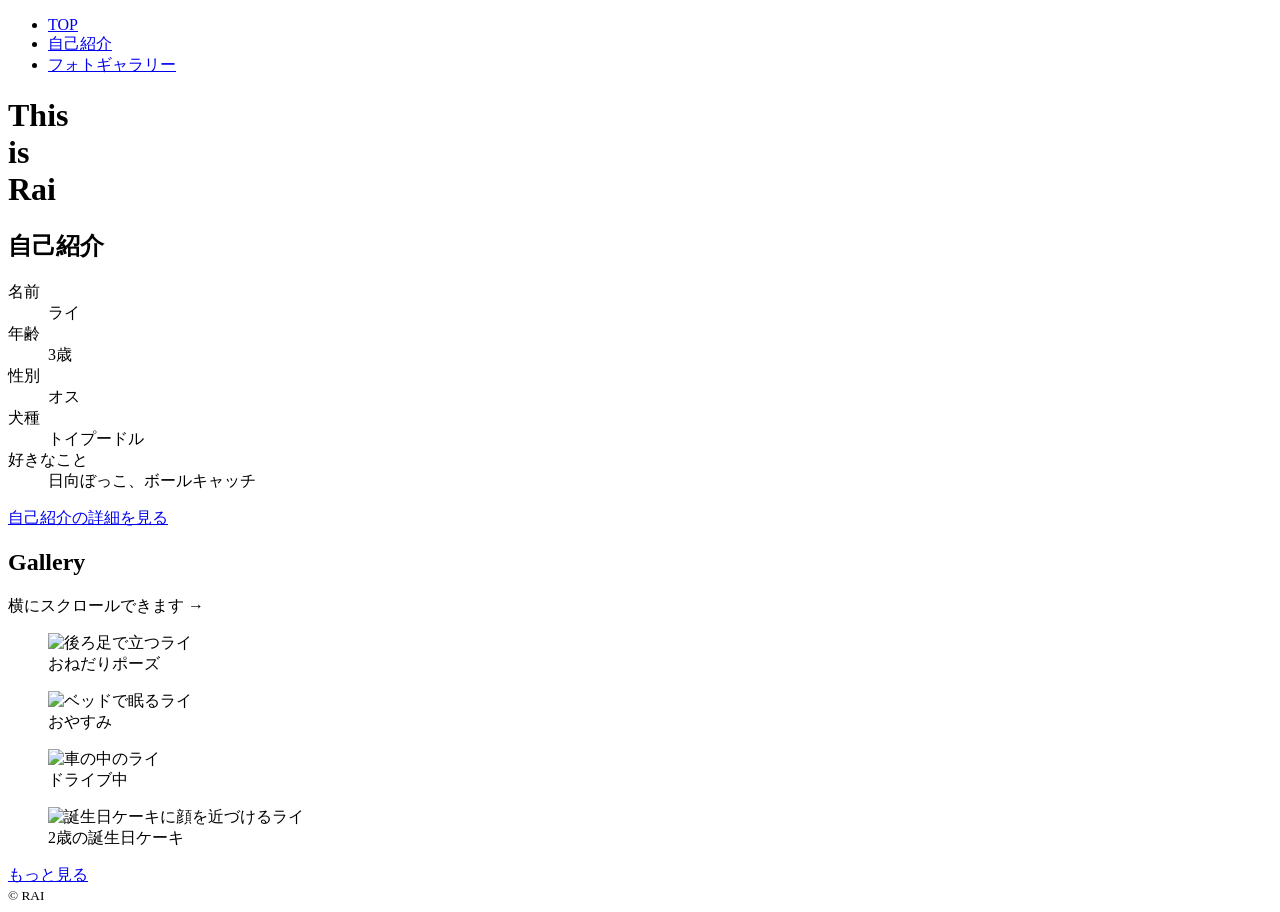
==== index.html @ e79c7b08 "Add files via upload" ====
<!DOCTYPE html>
<html lang="ja">
<head>
  <meta charset="UTF-8">
  <meta name="viewport" content="width=device-width, initial-scale=1.0">
  <title>ライ</title>
  <link rel="preconnect" href="https://fonts.googleapis.com">
  <link rel="preconnect" href="https://fonts.gstatic.com" crossorigin>
  <link href="https://fonts.googleapis.com/css2?family=Josefin+Sans:wght@300&family=Noto+Sans+JP:wght@400;500&display=swap" rel="stylesheet">
  <link rel="stylesheet" href="css/style.css">
</head>
<body>

  <!-- メニュー -->
  <header class="header">
    <nav class="nav">
      <ul>
        <li><a href="index.html" class="current">TOP</a></li>
        <li><a href="profile.html">自己紹介</a></li>
        <li><a href="gallery.html">フォトギャラリー</a></li>
      </ul>
    </nav>
  </header>

  <!-- メインビジュアル -->
  <div class="hero">
    <div class="inner">
      <div class="hero-text">
        <h1 class="hero-title">This<br>is<br>Rai</h1>
      </div>
    </div>
  </div>

  <main>
    <!-- 自己紹介 -->
    <section class="section">
      <div class="inner">
        <h2 class="line-title">自己紹介</h2>
        <dl class="profile-list">
          <div><dt>名前</dt><dd>ライ</dd></div>
          <div><dt>年齢</dt><dd>3歳</dd></div>
          <div><dt>性別</dt><dd>オス</dd></div>
          <div><dt>犬種</dt><dd>トイプードル</dd></div>
          <div><dt>好きなこと</dt><dd>日向ぼっこ、ボールキャッチ</dd></div>
        </dl>
      </div>
      <a href="profile.html" class="btn btn-center">自己紹介の詳細を見る</a>
    </section>
    
   <!-- フォトギャラリー（横スクロール） -->
    <section class="section">
      <div class="inner">
        <h2 class="line-title-color">Gallery</h2>
        <p class="scroll-hint">横にスクロールできます →</p>
        <div class="scroll">
          <figure class="scroll-item">
            <img src="images/stand.jpg" alt="後ろ足で立つライ">
            <figcaption>おねだりポーズ</figcaption>
          </figure>
          <figure class="scroll-item">
            <img src="images/sleep.jpg" alt="ベッドで眠るライ">
            <figcaption>おやすみ</figcaption>
          </figure>
          <figure class="scroll-item">
            <img src="images/drive.jpg" alt="車の中のライ">
            <figcaption>ドライブ中</figcaption>
          </figure>
          <figure class="scroll-item">
            <img src="images/birthday.jpg" alt="誕生日ケーキに顔を近づけるライ">
            <figcaption>2歳の誕生日ケーキ</figcaption>
          </figure>
        </div>
        <a href="gallery.html" class="btn btn-center">もっと見る</a>
      </div>
    </section>
  </main>

  <!-- フッター -->
  <footer class="footer">
    <small>&copy; RAI</small>
  </footer>

</body>
</html>
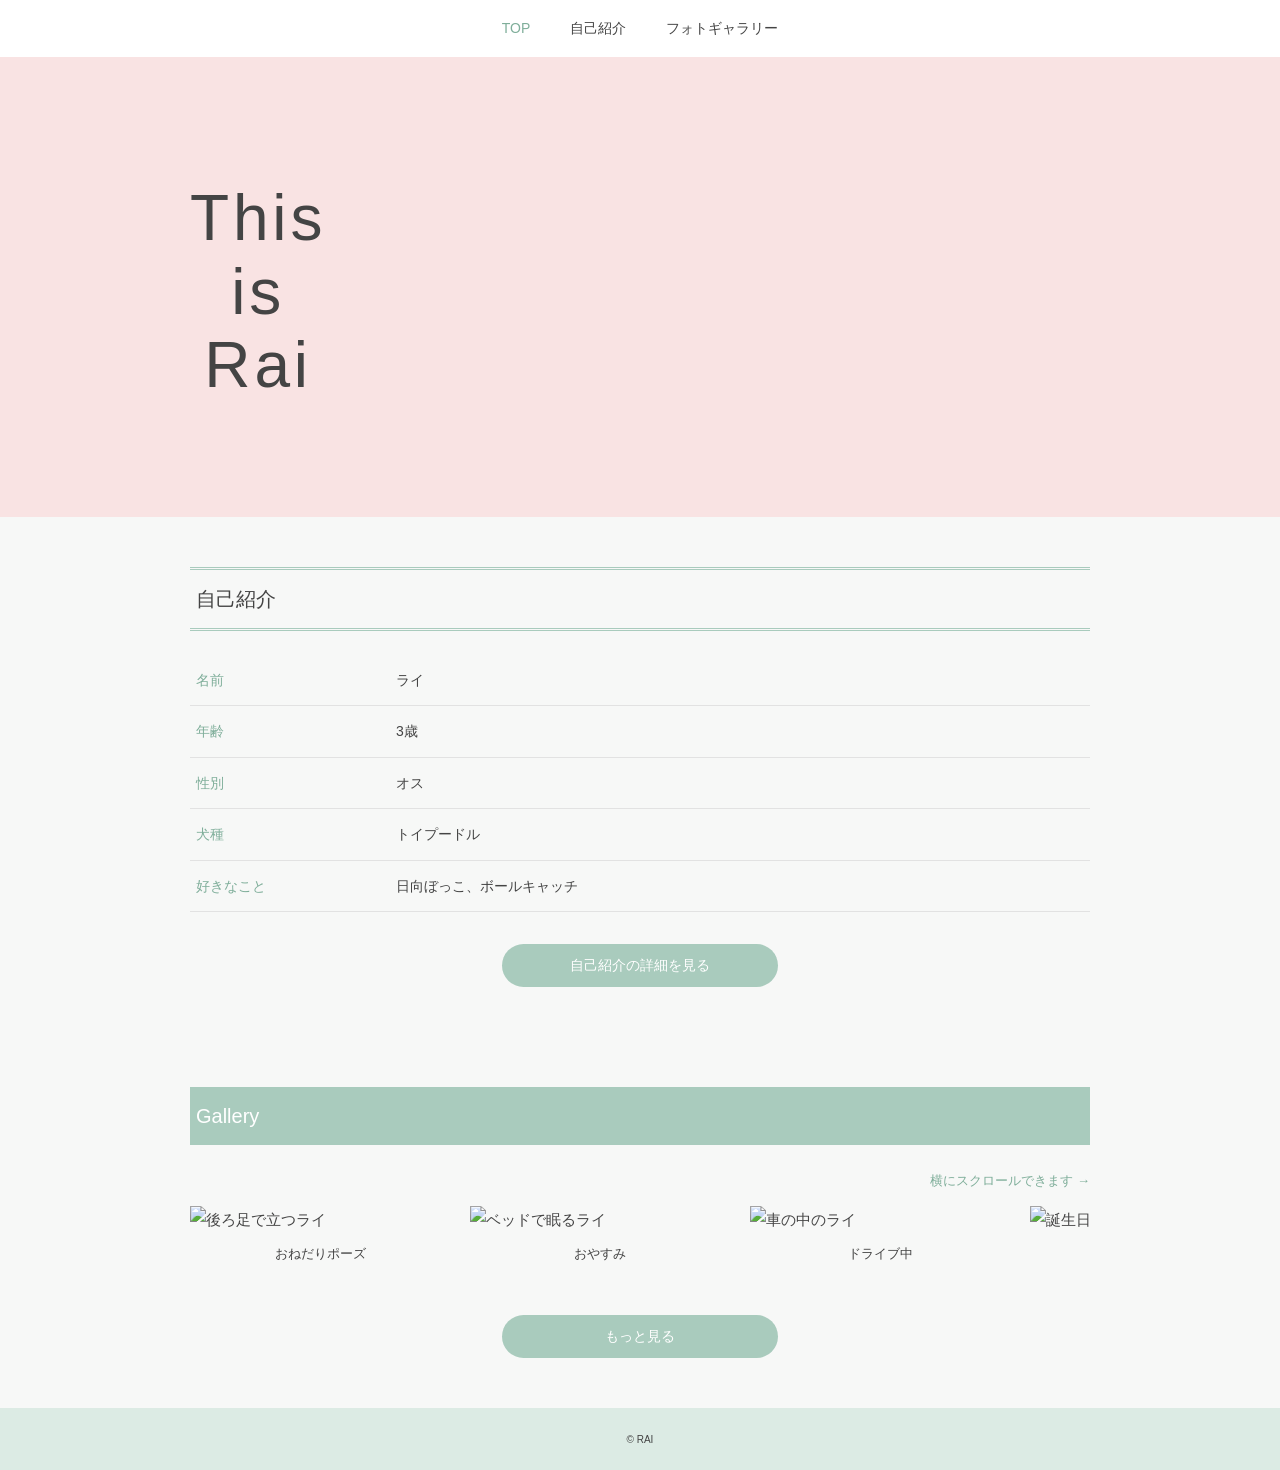
==== commit 3469396c: "Update index.html" ====
--- a/index.html
+++ b/index.html
@@ -7,7 +7,7 @@
   <link rel="preconnect" href="https://fonts.googleapis.com">
   <link rel="preconnect" href="https://fonts.gstatic.com" crossorigin>
   <link href="https://fonts.googleapis.com/css2?family=Josefin+Sans:wght@300&family=Noto+Sans+JP:wght@400;500&display=swap" rel="stylesheet">
-  <link rel="stylesheet" href="css/style.css">
+  <link rel="stylesheet" href="style.css">
 </head>
 <body>
 
--- a/style.css
+++ b/style.css
@@ -0,0 +1,314 @@
+
+body {
+  margin: 0;
+  background-color: #f7f8f7;
+  color: #444;
+  font-family: "Noto Sans JP", sans-serif;
+  font-size: 15px;
+  line-height: 1.9;
+}
+
+img {
+  max-width: 100%;
+  vertical-align: bottom;
+}
+
+a {
+  color: inherit;
+}
+
+.inner {
+  max-width: 900px;
+  margin: 0 auto;
+  padding: 0 20px;
+}
+
+/* ===== ヘッダー（メニュー） ===== */
+.header {
+  background-color: #fff;
+}
+
+.nav ul {
+  display: flex;
+  justify-content: center;
+  gap: 40px;
+  margin: 0;
+  padding: 14px 0;
+  list-style: none;
+}
+
+.nav a {
+  font-size: 14px;
+  text-decoration: none;
+}
+
+.nav a:hover,
+.nav a.current {
+  color: #7fae9a;
+}
+
+.hero {
+  height: 460px;
+  background:
+    linear-gradient(to right, #f9e3e3 42%, rgba(249, 227, 227, 0) 72%),
+    url("../images/stand.jpg") right 20% / 60% auto no-repeat,
+    #f9e3e3;
+}
+
+.hero .inner {
+  display: flex;
+  align-items: center;
+  height: 100%;
+}
+
+.hero-text {
+  text-align: center;
+}
+
+.hero-title {
+  margin: 12px 0 0;
+  font-family: "Josefin Sans", sans-serif;
+  font-size: 64px;
+  font-weight: 300;
+  line-height: 1.15;
+  letter-spacing: 0.06em;
+}
+
+
+
+
+
+
+
+
+
+/* ===== セクション共通 ===== */
+.section {
+  padding: 50px 0;
+}
+
+.line-title {
+  margin: 0 0 24px;
+  padding: 10px 6px;
+  border-top: 3px double #a9cbbd;
+  border-bottom: 3px double #a9cbbd;
+  font-size: 20px;
+  font-weight: 500;
+}
+
+.line-title-color {
+  margin: 0 0 24px;
+  padding: 10px 6px;
+  background-color: #a9cbbd;
+  font-size: 20px;
+  font-weight: 500;
+color: white;
+}
+
+
+
+
+
+/* ===== 自己紹介の表 ===== */
+.profile-list {
+  margin: 0;
+}
+
+.profile-list div {
+  display: flex;
+  padding: 12px 6px;
+  border-bottom: 1px solid #e2e2e2;
+  font-size: 14px;
+}
+
+.profile-list dt {
+  width: 200px;
+  color: #7fae9a;
+}
+
+.profile-list dd {
+  margin: 0;
+}
+
+.pickup {
+  display: flex;
+  align-items: center;
+  gap: 40px;
+}
+
+.pickup-photo {
+  width: 45%;
+}
+
+.pickup-photo img {
+  width: 100%;
+  height: 280px;
+  object-fit: cover;
+}
+
+.pickup-text {
+  flex: 1;
+}
+
+
+.pickup-text p {
+  margin: 0;
+  font-size: 14px;
+}
+
+/* ミントのボタン */
+.btn {
+  display: block;
+  margin-top: 16px;
+  padding: 8px;
+  border-radius: 30px;
+  background-color: #a9cbbd;
+  color: #fff;
+  text-align: center;
+  text-decoration: none;
+  font-size: 14px;
+  font-weight: 500;
+}
+
+.btn:hover {
+  background-color: #7fae9a;
+}
+
+.btn-center {
+  width: 260px;
+  margin: 32px auto 0;
+}
+
+
+
+/* ===== 横スクロールのギャラリー ===== */
+.scroll {
+  display: flex;
+  gap: 20px;
+  overflow-x: auto;           
+  scroll-snap-type: x mandatory; 
+  padding-bottom: 16px;
+}
+
+.scroll-item {
+  flex-shrink: 0;            
+  width: 260px;
+  margin: 0;
+  scroll-snap-align: start;
+}
+
+.scroll-item img {
+  width: 100%;
+  height: 340px;
+  object-fit: cover;
+}
+
+.scroll-item figcaption {
+  margin-top: 8px;
+  font-size: 13px;
+  text-align: center;
+}
+
+.scroll-hint {
+  margin: 0 0 12px;
+  color: #7fae9a;
+  font-size: 13px;
+  text-align: right;
+}
+
+.scroll::-webkit-scrollbar {
+  height: 6px;
+}
+
+.scroll::-webkit-scrollbar-thumb {
+  background-color: #a9cbbd;
+  border-radius: 3px;
+}
+
+
+/* ===== フッター ===== */
+.footer {
+  padding: 20px 0;
+  background-color: #dcebe4;
+  font-size: 12px;
+  text-align: center;
+}
+
+/* ===== スマホ（画面幅768px以下） ===== */
+@media (max-width: 768px) {
+  .nav ul {
+    gap: 20px;
+  }
+
+  .hero {
+    height: 360px;
+    background:
+      linear-gradient(to right, #f9e3e3 30%, rgba(249, 227, 227, 0) 80%),
+      url("../images/stand.jpg") right 20% / cover no-repeat;
+  }
+
+  .hero-title {
+    font-size: 40px;
+  }
+
+  .hero-small {
+    height: 260px;
+  }
+
+  .hero-small .hero-title {
+    font-size: 48px;
+  }
+
+  .pickup,
+  .likes {
+    flex-direction: column;
+  }
+
+  .pickup-photo {
+    width: 100%;
+  }
+
+  .profile-list dt {
+    width: 110px;
+  }
+
+
+  /* ===== 好きなこと ===== */
+.likes {
+  display: flex;
+  gap: 24px;
+}
+
+.like {
+  flex: 1;
+  padding: 24px;
+  background-color: #fff;
+  text-align: center;
+}
+
+.like-icon {
+  margin: 0;
+  font-size: 36px;
+}
+
+.like h3 {
+  margin: 8px 0;
+  font-size: 18px;
+  font-weight: 500;
+}
+
+.like p {
+  margin: 0;
+  font-size: 14px;
+}
+  
+
+  .scroll-large .scroll-item {
+    width: 360px;
+  }
+
+  .scroll-large .scroll-item img {
+    height: 400px;
+  
+  }
+}
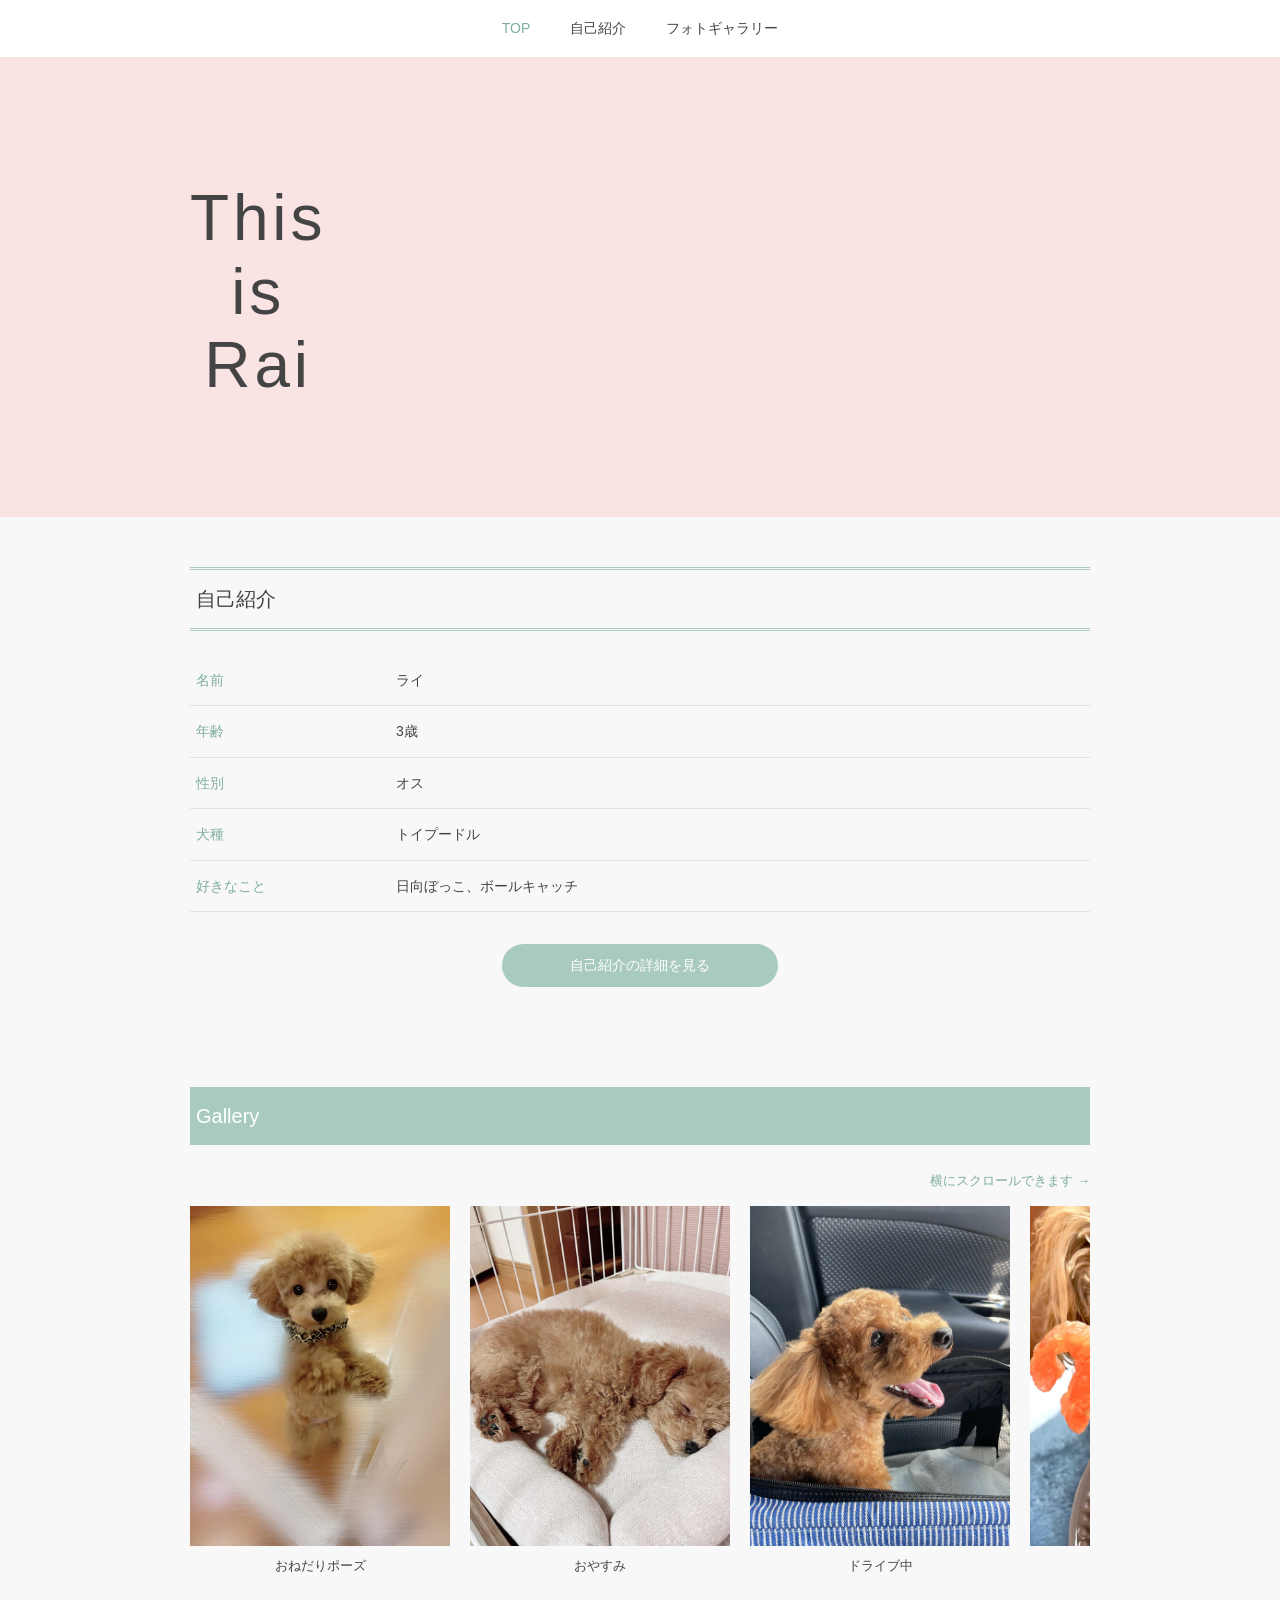
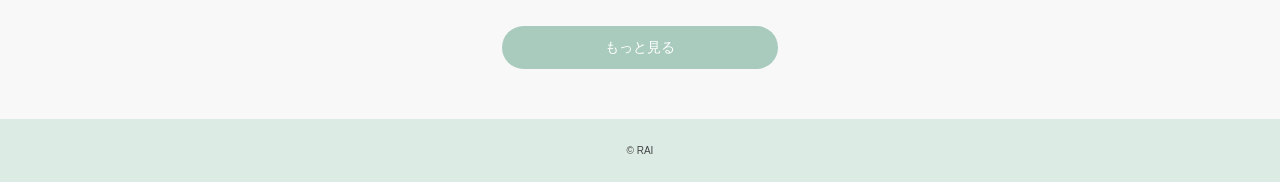
==== commit 43114f3b: "Update index.html" ====
--- a/index.html
+++ b/index.html
@@ -54,19 +54,19 @@
         <p class="scroll-hint">横にスクロールできます →</p>
         <div class="scroll">
           <figure class="scroll-item">
-            <img src="images/stand.jpg" alt="後ろ足で立つライ">
+            <img src="stand.jpg" alt="おねだり">
             <figcaption>おねだりポーズ</figcaption>
           </figure>
           <figure class="scroll-item">
-            <img src="images/sleep.jpg" alt="ベッドで眠るライ">
+            <img src="sleep.jpg" alt="おやすみ">
             <figcaption>おやすみ</figcaption>
           </figure>
           <figure class="scroll-item">
-            <img src="images/drive.jpg" alt="車の中のライ">
+            <img src="drive.jpg" alt="車の中">
             <figcaption>ドライブ中</figcaption>
           </figure>
           <figure class="scroll-item">
-            <img src="images/birthday.jpg" alt="誕生日ケーキに顔を近づけるライ">
+            <img src="birthday.jpg" alt="誕生日">
             <figcaption>2歳の誕生日ケーキ</figcaption>
           </figure>
         </div>
